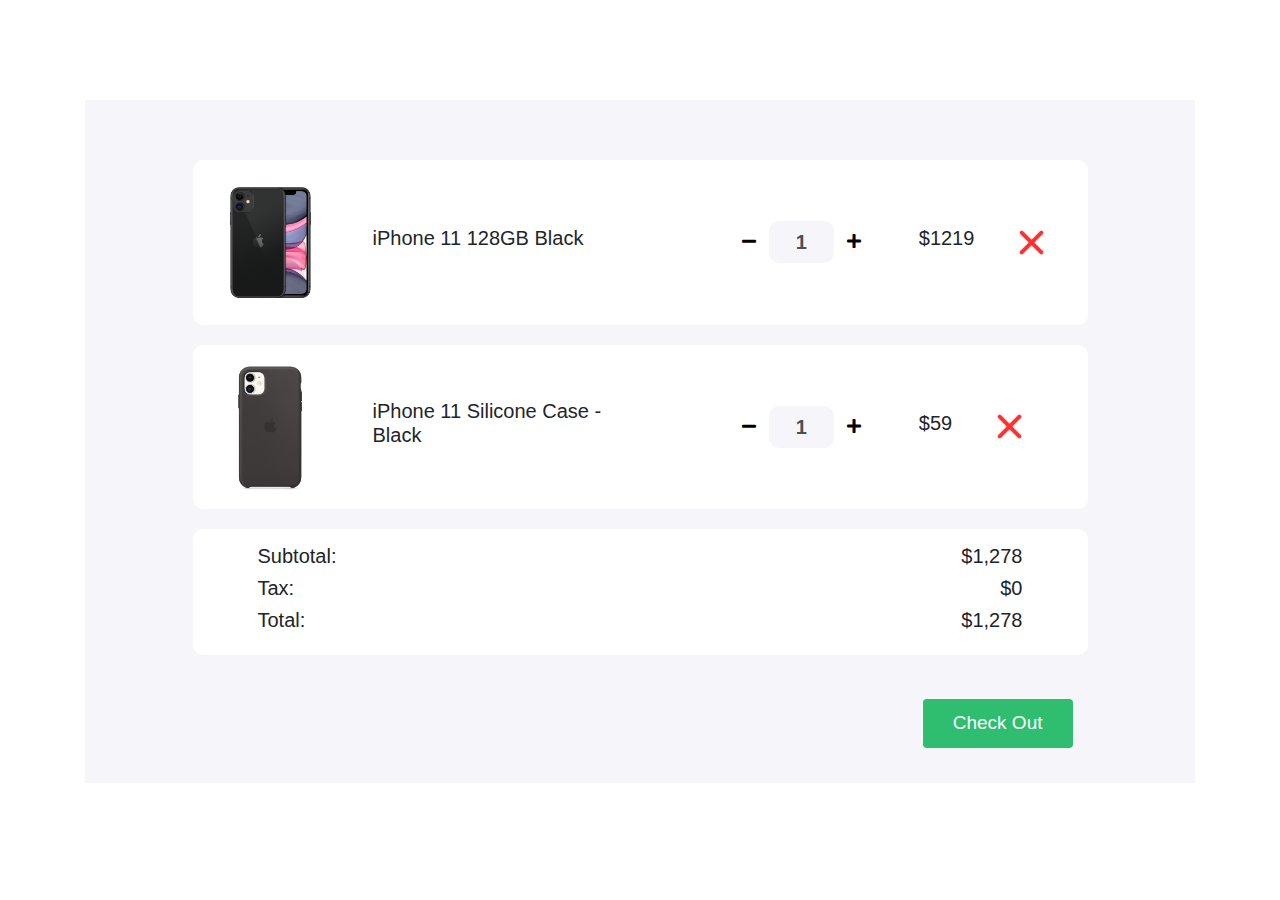
==== cart-practice-master/index.html @ f1afd2b4 "bank added and shopping cart" ====
<!DOCTYPE html>
<html>

<head>
   <title>Shopping Cart</title>
   <meta charset="utf-8">
   <meta name="viewport" content="width=device-width, initial-scale=1">
   <link rel="stylesheet" href="https://maxcdn.bootstrapcdn.com/bootstrap/4.0.0/css/bootstrap.min.css">
   <link href="https://cdnjs.cloudflare.com/ajax/libs/font-awesome/5.11.2/css/all.css" rel="stylesheet" />
   <link href="style.css" rel="stylesheet">
</head>

<body> 
   <section>
      <div class="container">
         <div class="cart">
            <div class="col-md-12 col-lg-10 mx-auto">
               <div id="mobile-area" class="cart-item">
                  <div class="row">
                     <div class="col-md-7 center-item">
                        <img src="images/product-1.png" alt="">
                        <h5>iPhone 11 128GB Black</h5>
                     </div>
                     <div class="col-md-5 center-item">
                        <div class="input-group number-spinner">
                           <button id="phoneMinus" class="btn btn-default"><i class="fas fa-minus"></i></button>
                           <input id="mobileCounter" type="text" class="form-control text-center" value="1" disabled>
                           <button id="phonePlus" class="btn btn-default"><i class="fas fa-plus"></i></button>
                        </div>
                        <h5>$<span id="currentPhoneBalance">1219</span></h5>
                        <img id="removePhone" src="images/remove.png" alt="" class="remove-item">
                     </div>
                  </div>
               </div>

               <div id="case-area" class="cart-item">
                  <div class="row">
                     <div class="col-md-7 center-item mx-auto">
                        <img src="images/product-2.png" alt="">
                        <h5> iPhone 11 Silicone Case - Black </h5>
                     </div>
                     <div class="col-md-5 center-item">
                        <div class="input-group number-spinner">
                           <button class="btn btn-default"><i class="fas fa-minus"></i></button>
                           <input type="text" class="form-control text-center" value="1">
                           <button class="btn btn-default"><i class="fas fa-plus"></i></button>
                        </div>
                        <h5>$<span id="currentCoverBalance">59</span></h5>
                        <img id="remove-case" src="images/remove.png" alt="" class="remove-item">
                     </div>
                  </div>
               </div>
               <div id="calculate-area" class="cart-item">
                  <div class="row">
                     <div class="col-md-8">
                        <h5>Subtotal: </h5>
                        <h5>Tax:</h5>
                        <h5>Total:</h5>
                     </div>

                     <div class="col-md-4 status">
                        <h5>$1,278</h5>
                        <h5>$0</h5>
                        <h5>$1,278</h5>
                     </div>
                  </div>
               </div>
               <div class="col-md-12 pt-4 pb-4">
                  <button type="button" class="btn btn-success check-out">Check Out</button>
               </div>
            </div>
         </div>
      </div>
   </section>

   <script src="app.js"></script>
</body>
</html>
---- cart-practice-master/style.css ----
body{
	background: #fff;
}
.cart{
	margin: 100px 0;
	background-color: #F6F5FA;;
	padding: 60px 0;
}
.total-price{
	padding-bottom: 15px;
}
.cart-item{
	background-color: #fff;
	border-radius: 10px;
	padding: 15px 20px;
	margin-bottom: 20px;
}
.center-item{
    display: flex;
    align-items: center;
    justify-content: flex-start;
}
.cart-item img{
	width: 115px;
}
.cart-item h5{
    padding: 0 45px;
}
.cart-item .remove-item{
	width: 25px!important;
}
.btn-default{
	background-color: #fff;
}
.cart-item .form-control{
	background-color: #F6F5FA;
	border: none;
    width: 65px;
    border-radius: 10px!important;
    font-weight: 700;
    font-size: 20px;
}
.input-group{
	width: unset;
}
.status{
	text-align: right;
}
.check-out{
    float: right;
    padding: 10px 30px;
	font-size: 19px;
	background-color: #2FBE70;
	border: none;
}
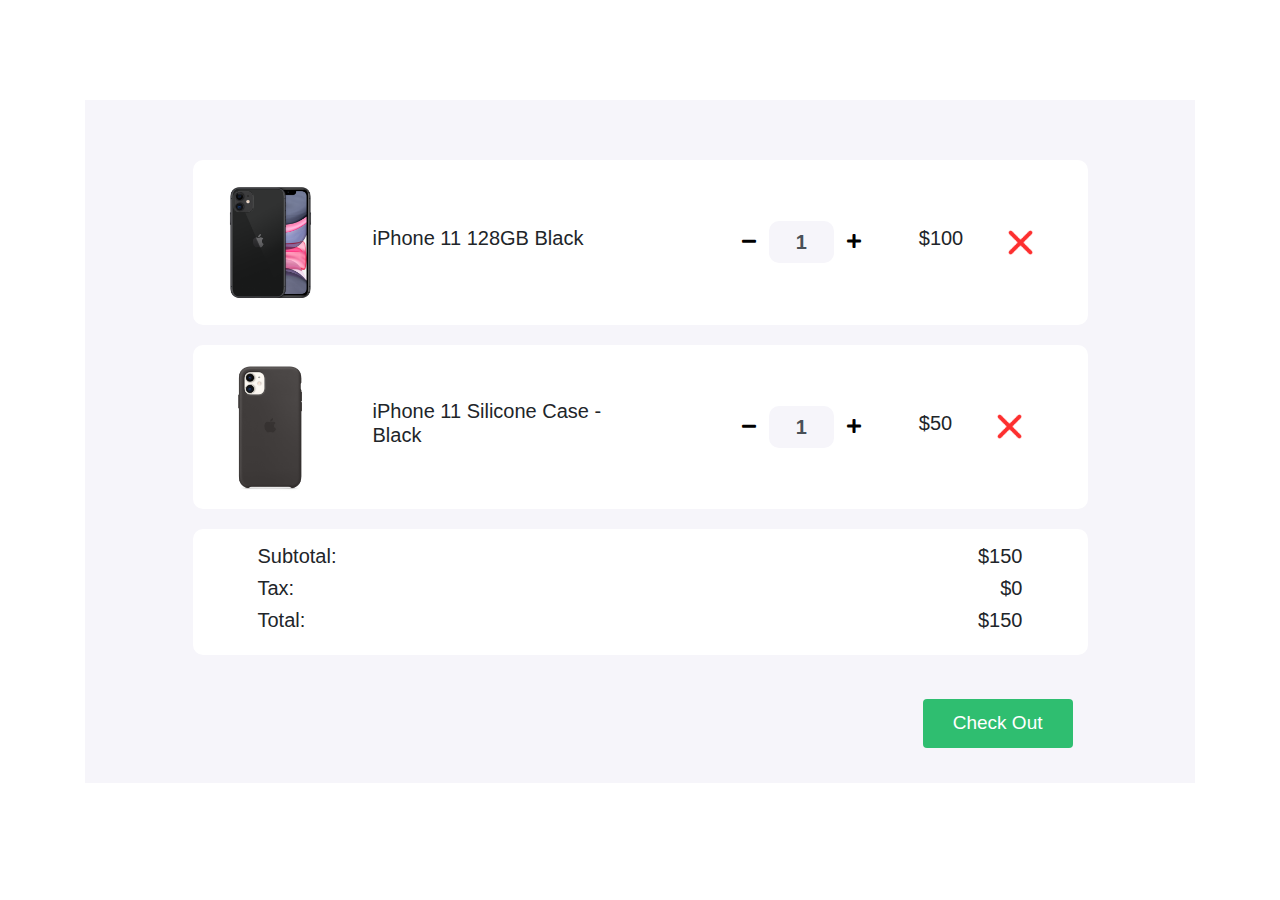
==== commit 5c452aed: "bank added" ====
--- a/cart-practice-master/index.html
+++ b/cart-practice-master/index.html
@@ -23,11 +23,11 @@
                      </div>
                      <div class="col-md-5 center-item">
                         <div class="input-group number-spinner">
-                           <button id="phoneMinus" class="btn btn-default"><i class="fas fa-minus"></i></button>
+                           <button id="minus1" class="btn btn-default"><i class="fas fa-minus"></i></button>
                            <input id="mobileCounter" type="text" class="form-control text-center" value="1" disabled>
-                           <button id="phonePlus" class="btn btn-default"><i class="fas fa-plus"></i></button>
+                           <button id="plus1" class="btn btn-default"><i class="fas fa-plus"></i></button>
                         </div>
-                        <h5>$<span id="currentPhoneBalance">1219</span></h5>
+                        <h5>$<span id="price1">100</span></h5>
                         <img id="removePhone" src="images/remove.png" alt="" class="remove-item">
                      </div>
                   </div>
@@ -41,11 +41,11 @@
                      </div>
                      <div class="col-md-5 center-item">
                         <div class="input-group number-spinner">
-                           <button class="btn btn-default"><i class="fas fa-minus"></i></button>
-                           <input type="text" class="form-control text-center" value="1">
-                           <button class="btn btn-default"><i class="fas fa-plus"></i></button>
+                           <button id="minus2" class="btn btn-default"><i class="fas fa-minus"></i></button>
+                           <input id="mobileCounter2" type="text" class="form-control text-center" value="1">
+                           <button id="plus2" class="btn btn-default"><i class="fas fa-plus"></i></button>
                         </div>
-                        <h5>$<span id="currentCoverBalance">59</span></h5>
+                        <h5>$<span id="price2">50</span></h5>
                         <img id="remove-case" src="images/remove.png" alt="" class="remove-item">
                      </div>
                   </div>
@@ -59,9 +59,9 @@
                      </div>
 
                      <div class="col-md-4 status">
-                        <h5>$1,278</h5>
+                        <h5>$<span id="subtotal"></span></h5>
                         <h5>$0</h5>
-                        <h5>$1,278</h5>
+                        <h5>$<span id="total"></span></h5>
                      </div>
                   </div>
                </div>
@@ -73,6 +73,6 @@
       </div>
    </section>
 
-   <script src="app.js"></script>
+   <script src="index.js"></script>
 </body>
 </html>